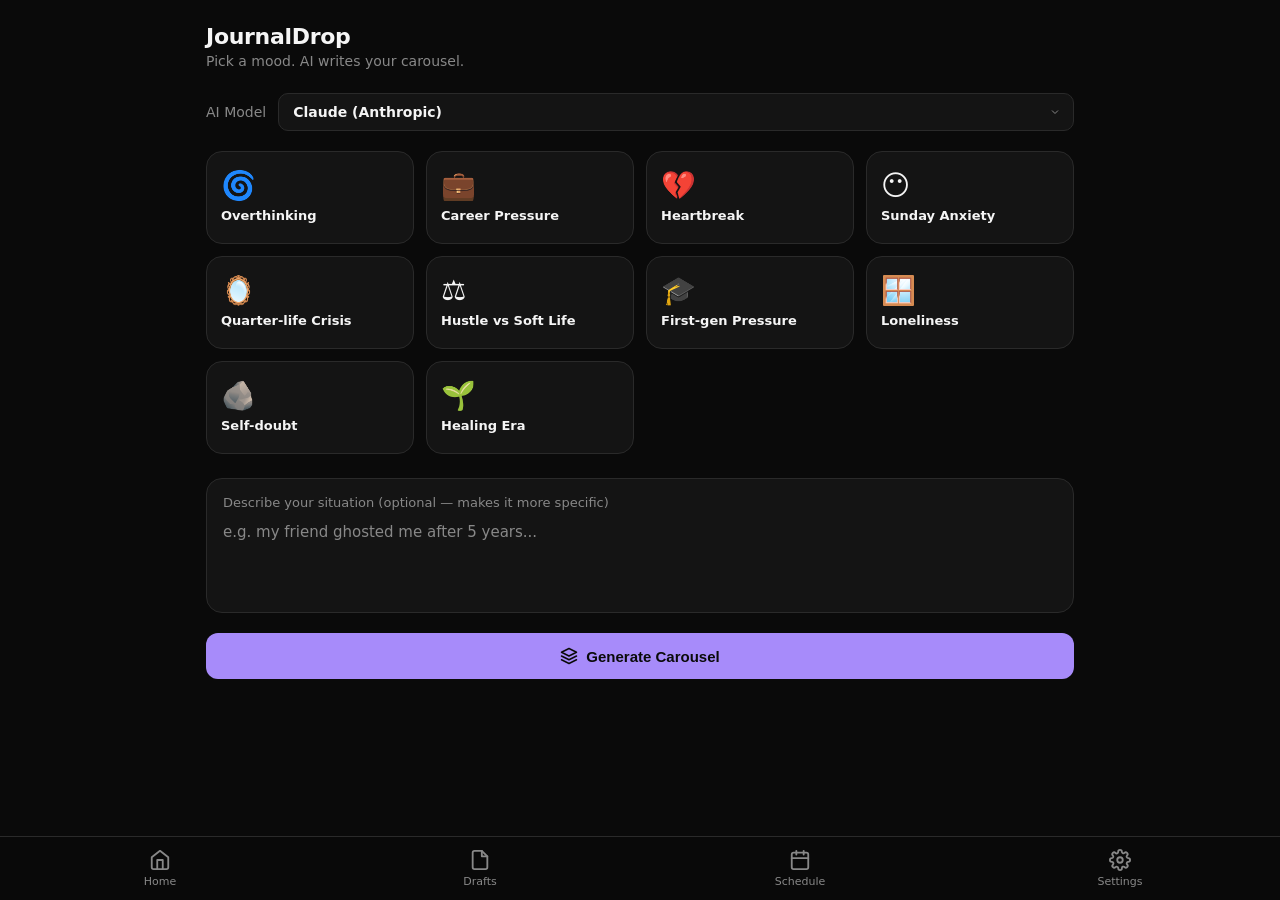
==== static/index.html @ 0b700066 "the full app first commit" ====
<!DOCTYPE html>
<html lang="en">
<head>
  <meta charset="UTF-8" />
  <meta name="viewport" content="width=device-width, initial-scale=1.0" />
  <title>JournalDrop</title>
  <link rel="stylesheet" href="/static/css/app.css" />
</head>
<body>

<div class="page">
  <div class="page-header">
    <div class="page-title">JournalDrop</div>
    <div class="page-subtitle">Pick a mood. AI writes your carousel.</div>
  </div>

  <!-- AI Mode Selector -->
  <div class="ai-mode-row">
    <label class="ai-mode-label">AI Model</label>
    <select id="ai-mode-select" class="ai-mode-select">
      <option value="online">Claude (Anthropic)</option>
      <option value="openai">OpenAI (GPT)</option>
      <option value="mistral">Mistral AI</option>
      <option value="local">Ollama (Local)</option>
      <option value="lmstudio">LM Studio (Local)</option>
    </select>
  </div>

  <!-- Mood Grid -->
  <div id="mood-grid" class="mood-grid"></div>

  <!-- Context Box -->
  <div class="context-box">
    <label>Describe your situation (optional — makes it more specific)</label>
    <textarea id="user-context" rows="3" placeholder="e.g. my friend ghosted me after 5 years..."></textarea>
  </div>

  <button id="generate-btn" class="btn btn-primary">
    <svg xmlns="http://www.w3.org/2000/svg" width="18" height="18" viewBox="0 0 24 24" fill="none" stroke="currentColor" stroke-width="2" stroke-linecap="round" stroke-linejoin="round"><path d="M12 2L2 7l10 5 10-5-10-5z"/><path d="M2 17l10 5 10-5"/><path d="M2 12l10 5 10-5"/></svg>
    Generate Carousel
  </button>
</div>

<!-- Bottom Nav -->
<nav class="bottom-nav">
  <a href="/" class="nav-item active">
    <svg xmlns="http://www.w3.org/2000/svg" width="22" height="22" viewBox="0 0 24 24" fill="none" stroke="currentColor" stroke-width="2" stroke-linecap="round" stroke-linejoin="round"><path d="M3 9l9-7 9 7v11a2 2 0 0 1-2 2H5a2 2 0 0 1-2-2z"/><polyline points="9 22 9 12 15 12 15 22"/></svg>
    Home
  </a>
  <a href="/drafts" class="nav-item">
    <svg xmlns="http://www.w3.org/2000/svg" width="22" height="22" viewBox="0 0 24 24" fill="none" stroke="currentColor" stroke-width="2" stroke-linecap="round" stroke-linejoin="round"><path d="M14 2H6a2 2 0 0 0-2 2v16a2 2 0 0 0 2 2h12a2 2 0 0 0 2-2V8z"/><polyline points="14 2 14 8 20 8"/></svg>
    Drafts
  </a>
  <a href="/schedule" class="nav-item">
    <svg xmlns="http://www.w3.org/2000/svg" width="22" height="22" viewBox="0 0 24 24" fill="none" stroke="currentColor" stroke-width="2" stroke-linecap="round" stroke-linejoin="round"><rect x="3" y="4" width="18" height="18" rx="2" ry="2"/><line x1="16" y1="2" x2="16" y2="6"/><line x1="8" y1="2" x2="8" y2="6"/><line x1="3" y1="10" x2="21" y2="10"/></svg>
    Schedule
  </a>
  <a href="/settings" class="nav-item">
    <svg xmlns="http://www.w3.org/2000/svg" width="22" height="22" viewBox="0 0 24 24" fill="none" stroke="currentColor" stroke-width="2" stroke-linecap="round" stroke-linejoin="round"><circle cx="12" cy="12" r="3"/><path d="M19.4 15a1.65 1.65 0 0 0 .33 1.82l.06.06a2 2 0 0 1-2.83 2.83l-.06-.06a1.65 1.65 0 0 0-1.82-.33 1.65 1.65 0 0 0-1 1.51V21a2 2 0 0 1-4 0v-.09A1.65 1.65 0 0 0 9 19.4a1.65 1.65 0 0 0-1.82.33l-.06.06a2 2 0 0 1-2.83-2.83l.06-.06A1.65 1.65 0 0 0 4.68 15a1.65 1.65 0 0 0-1.51-1H3a2 2 0 0 1 0-4h.09A1.65 1.65 0 0 0 4.6 9a1.65 1.65 0 0 0-.33-1.82l-.06-.06a2 2 0 0 1 2.83-2.83l.06.06A1.65 1.65 0 0 0 9 4.68a1.65 1.65 0 0 0 1-1.51V3a2 2 0 0 1 4 0v.09a1.65 1.65 0 0 0 1 1.51 1.65 1.65 0 0 0 1.82-.33l.06-.06a2 2 0 0 1 2.83 2.83l-.06.06A1.65 1.65 0 0 0 19.4 9a1.65 1.65 0 0 0 1.51 1H21a2 2 0 0 1 0 4h-.09a1.65 1.65 0 0 0-1.51 1z"/></svg>
    Settings
  </a>
</nav>

<script src="/static/js/app.js"></script>
<script src="/static/js/home.js"></script>
</body>
</html>
---- static/css/app.css ----
*, *::before, *::after { box-sizing: border-box; margin: 0; padding: 0; }

:root {
  --bg: #0a0a0a;
  --card-bg: #141414;
  --border: #2a2a2a;
  --accent: #a78bfa;
  --accent-dim: rgba(167, 139, 250, 0.15);
  --text: #f5f5f5;
  --text-secondary: #888;
  --error: #f87171;
  --success: #4ade80;
  --radius: 16px;
  --nav-height: 64px;
}

html { font-size: 16px; }

body {
  background: var(--bg);
  color: var(--text);
  font-family: -apple-system, BlinkMacSystemFont, "Segoe UI", system-ui, sans-serif;
  min-height: 100vh;
  padding-bottom: var(--nav-height);
  -webkit-font-smoothing: antialiased;
}

a { color: inherit; text-decoration: none; }

/* ── Bottom Nav ── */
.bottom-nav {
  position: fixed;
  bottom: 0; left: 0; right: 0;
  height: var(--nav-height);
  background: rgba(10,10,10,0.96);
  backdrop-filter: blur(12px);
  border-top: 1px solid var(--border);
  display: flex;
  z-index: 100;
}

.nav-item {
  flex: 1;
  display: flex;
  flex-direction: column;
  align-items: center;
  justify-content: center;
  gap: 4px;
  color: var(--text-secondary);
  font-size: 11px;
  cursor: pointer;
  transition: color 0.2s;
  text-decoration: none;
}

.nav-item.active, .nav-item:hover { color: var(--accent); }
.nav-item svg { width: 22px; height: 22px; }

/* ── Page Layout ── */
.page {
  max-width: 480px;
  margin: 0 auto;
  padding: 24px 16px 16px;
}

.page-header {
  margin-bottom: 24px;
}

.page-title {
  font-size: 22px;
  font-weight: 700;
  letter-spacing: -0.3px;
}

.page-subtitle {
  font-size: 14px;
  color: var(--text-secondary);
  margin-top: 4px;
}

/* ── Mood Grid ── */
.mood-grid {
  display: grid;
  grid-template-columns: 1fr 1fr;
  gap: 12px;
  margin-bottom: 24px;
}

@media (min-width: 640px) {
  .mood-grid { grid-template-columns: repeat(4, 1fr); }
  .page { max-width: 900px; }
}

.mood-card {
  background: var(--card-bg);
  border: 1px solid var(--border);
  border-radius: var(--radius);
  padding: 20px 14px;
  cursor: pointer;
  transition: all 0.15s ease;
  display: flex;
  flex-direction: column;
  gap: 8px;
  user-select: none;
  -webkit-tap-highlight-color: transparent;
}

.mood-card:hover, .mood-card:active {
  border-color: var(--accent);
  background: var(--accent-dim);
  transform: translateY(-1px);
}

.mood-card.selected {
  border-color: var(--accent);
  background: var(--accent-dim);
}

.mood-emoji { font-size: 28px; line-height: 1; }
.mood-label { font-size: 13px; font-weight: 600; color: var(--text); }

/* ── Context Box ── */
.context-box {
  background: var(--card-bg);
  border: 1px solid var(--border);
  border-radius: var(--radius);
  padding: 16px;
  margin-bottom: 20px;
}

.context-box label {
  display: block;
  font-size: 13px;
  color: var(--text-secondary);
  margin-bottom: 10px;
}

.context-box textarea {
  width: 100%;
  background: transparent;
  border: none;
  color: var(--text);
  font-family: inherit;
  font-size: 15px;
  resize: none;
  outline: none;
  line-height: 1.6;
}

.context-box textarea::placeholder { color: var(--text-secondary); }

/* ── Buttons ── */
.btn {
  display: inline-flex;
  align-items: center;
  justify-content: center;
  gap: 8px;
  padding: 14px 24px;
  border-radius: 12px;
  font-size: 15px;
  font-weight: 600;
  cursor: pointer;
  border: none;
  transition: all 0.15s ease;
  -webkit-tap-highlight-color: transparent;
}

.btn-primary {
  background: var(--accent);
  color: #0a0a0a;
  width: 100%;
}

.btn-primary:hover { background: #c4b5fd; }
.btn-primary:active { transform: scale(0.98); }

.btn-secondary {
  background: var(--card-bg);
  color: var(--text);
  border: 1px solid var(--border);
}

.btn-secondary:hover { border-color: var(--accent); color: var(--accent); }

.btn-danger {
  background: transparent;
  color: var(--error);
  border: 1px solid var(--error);
}

.btn:disabled {
  opacity: 0.5;
  cursor: not-allowed;
}

/* ── AI Mode Selector ── */
.ai-mode-row {
  display: flex;
  align-items: center;
  justify-content: space-between;
  margin-bottom: 20px;
  gap: 12px;
}

.ai-mode-label {
  font-size: 14px;
  color: var(--text-secondary);
  white-space: nowrap;
}

.ai-mode-select {
  flex: 1;
  background: var(--card-bg);
  border: 1px solid var(--border);
  border-radius: 10px;
  color: var(--text);
  font-family: inherit;
  font-size: 14px;
  font-weight: 600;
  padding: 10px 14px;
  outline: none;
  cursor: pointer;
  appearance: none;
  -webkit-appearance: none;
  background-image: url("data:image/svg+xml,%3Csvg xmlns='http://www.w3.org/2000/svg' width='12' height='12' viewBox='0 0 24 24' fill='none' stroke='%23888' stroke-width='2'%3E%3Cpolyline points='6 9 12 15 18 9'/%3E%3C/svg%3E");
  background-repeat: no-repeat;
  background-position: right 12px center;
  padding-right: 36px;
  transition: border-color 0.15s;
}

.ai-mode-select:focus {
  border-color: var(--accent);
}

.ai-mode-select option {
  background: #1a1a1a;
  color: var(--text);
}

/* Keep legacy toggle styles for any pages that still use them */
.ai-toggle { display: flex; gap: 8px; margin-bottom: 20px; }
.ai-toggle-btn {
  flex: 1; padding: 10px; border-radius: 10px;
  border: 1px solid var(--border); background: var(--card-bg);
  color: var(--text-secondary); font-size: 13px; font-weight: 600;
  cursor: pointer; transition: all 0.15s; text-align: center;
}
.ai-toggle-btn.active { border-color: var(--accent); color: var(--accent); background: var(--accent-dim); }

/* ── Spinner ── */
.spinner-overlay {
  position: fixed;
  inset: 0;
  background: rgba(10,10,10,0.8);
  display: flex;
  flex-direction: column;
  align-items: center;
  justify-content: center;
  gap: 16px;
  z-index: 200;
  backdrop-filter: blur(4px);
}

.spinner-overlay.hidden { display: none; }

.spinner {
  width: 44px;
  height: 44px;
  border: 3px solid var(--border);
  border-top-color: var(--accent);
  border-radius: 50%;
  animation: spin 0.7s linear infinite;
}

.spinner-text {
  font-size: 14px;
  color: var(--text-secondary);
}

@keyframes spin { to { transform: rotate(360deg); } }

/* ── Toast ── */
.toast-container {
  position: fixed;
  top: 20px;
  left: 50%;
  transform: translateX(-50%);
  z-index: 300;
  display: flex;
  flex-direction: column;
  gap: 8px;
  pointer-events: none;
}

.toast {
  background: var(--card-bg);
  border: 1px solid var(--border);
  border-radius: 10px;
  padding: 12px 20px;
  font-size: 14px;
  max-width: 320px;
  text-align: center;
  animation: slideIn 0.25s ease;
  pointer-events: auto;
}

.toast.success { border-color: var(--success); color: var(--success); }
.toast.error { border-color: var(--error); color: var(--error); }

@keyframes slideIn {
  from { opacity: 0; transform: translateY(-10px); }
  to { opacity: 1; transform: translateY(0); }
}

/* ── Phone Frame (Desktop Preview) ── */
.phone-frame-wrapper {
  display: flex;
  justify-content: center;
  padding: 20px 0;
}

.phone-frame {
  width: 100%;
  max-width: 360px;
  background: #111;
  border-radius: 44px;
  border: 3px solid #333;
  overflow: hidden;
  box-shadow: 0 32px 64px rgba(0,0,0,0.6);
  position: relative;
}

.phone-notch {
  width: 120px;
  height: 28px;
  background: #111;
  border-radius: 0 0 20px 20px;
  margin: 0 auto;
  position: relative;
  z-index: 2;
}

.phone-screen {
  position: relative;
  width: 100%;
  aspect-ratio: 1/1;
  overflow: hidden;
  background: #0d0d0d;
}

/* ── Carousel Swipe ── */
.slides-track {
  display: flex;
  transition: transform 0.3s cubic-bezier(0.25, 0.46, 0.45, 0.94);
  width: 100%;
  height: 100%;
}

.slide-item {
  min-width: 100%;
  height: 100%;
  position: relative;
  cursor: pointer;
  display: flex;
  align-items: center;
  justify-content: center;
}

.slide-item img {
  width: 100%;
  height: 100%;
  object-fit: contain;
}

.slide-item .slide-placeholder {
  width: 100%;
  height: 100%;
  background: #1a1a1a;
  display: flex;
  align-items: center;
  justify-content: center;
  color: var(--text-secondary);
  font-size: 13px;
}

/* ── Dot Indicators ── */
.dots {
  display: flex;
  justify-content: center;
  gap: 6px;
  margin: 12px 0;
}

.dot {
  width: 6px; height: 6px;
  border-radius: 50%;
  background: var(--border);
  transition: all 0.2s;
}

.dot.active {
  background: var(--accent);
  width: 18px;
  border-radius: 3px;
}

/* ── Slide Editor ── */
.slide-editor-modal {
  position: fixed;
  inset: 0;
  background: rgba(10,10,10,0.9);
  z-index: 150;
  display: flex;
  align-items: flex-end;
  backdrop-filter: blur(4px);
}

.slide-editor-modal.hidden { display: none; }

.slide-editor-panel {
  background: var(--card-bg);
  border-radius: 24px 24px 0 0;
  border-top: 1px solid var(--border);
  padding: 24px 20px;
  width: 100%;
  max-height: 60vh;
  overflow-y: auto;
}

.slide-editor-panel h3 {
  font-size: 16px;
  margin-bottom: 12px;
  color: var(--text-secondary);
}

.slide-editor-panel textarea {
  width: 100%;
  background: var(--bg);
  border: 1px solid var(--border);
  border-radius: 10px;
  color: var(--text);
  font-family: inherit;
  font-size: 15px;
  padding: 12px;
  resize: vertical;
  min-height: 120px;
  outline: none;
  line-height: 1.6;
  margin-bottom: 12px;
}

.slide-editor-panel textarea:focus { border-color: var(--accent); }

/* ── Design Panel ── */
.design-panel-trigger {
  position: fixed;
  bottom: calc(var(--nav-height) + 16px);
  left: 50%;
  transform: translateX(-50%);
  z-index: 50;
}

.design-panel-modal {
  position: fixed;
  inset: 0;
  background: rgba(10,10,10,0.7);
  z-index: 120;
  display: flex;
  align-items: flex-end;
  backdrop-filter: blur(4px);
}

.design-panel-modal.hidden { display: none; }

.design-panel {
  background: var(--card-bg);
  border-radius: 24px 24px 0 0;
  border-top: 1px solid var(--border);
  padding: 24px 20px 32px;
  width: 100%;
  max-height: 70vh;
  overflow-y: auto;
}

.design-panel h2 {
  font-size: 18px;
  font-weight: 700;
  margin-bottom: 20px;
}

.design-section { margin-bottom: 20px; }

.design-section label {
  display: block;
  font-size: 12px;
  color: var(--text-secondary);
  text-transform: uppercase;
  letter-spacing: 0.5px;
  margin-bottom: 10px;
}

.option-row {
  display: flex;
  gap: 8px;
  flex-wrap: wrap;
}

.option-chip {
  padding: 8px 14px;
  border-radius: 8px;
  border: 1px solid var(--border);
  background: var(--bg);
  color: var(--text-secondary);
  font-size: 13px;
  cursor: pointer;
  transition: all 0.15s;
}

.option-chip.selected, .option-chip:hover {
  border-color: var(--accent);
  color: var(--accent);
  background: var(--accent-dim);
}

/* ── Drafts Grid ── */
.drafts-grid {
  display: grid;
  grid-template-columns: 1fr 1fr;
  gap: 12px;
}

.draft-card {
  background: var(--card-bg);
  border: 1px solid var(--border);
  border-radius: var(--radius);
  padding: 16px;
  cursor: pointer;
  transition: all 0.15s;
  position: relative;
}

.draft-card:hover { border-color: var(--accent); }

.draft-mood-badge {
  font-size: 11px;
  color: var(--accent);
  background: var(--accent-dim);
  padding: 3px 8px;
  border-radius: 6px;
  display: inline-block;
  margin-bottom: 8px;
}

.draft-hook {
  font-size: 13px;
  line-height: 1.5;
  color: var(--text);
  display: -webkit-box;
  -webkit-line-clamp: 3;
  -webkit-box-orient: vertical;
  overflow: hidden;
}

.draft-date {
  font-size: 11px;
  color: var(--text-secondary);
  margin-top: 8px;
}

.draft-delete {
  position: absolute;
  top: 10px;
  right: 10px;
  width: 28px;
  height: 28px;
  border-radius: 50%;
  background: transparent;
  border: 1px solid transparent;
  color: var(--text-secondary);
  cursor: pointer;
  display: flex;
  align-items: center;
  justify-content: center;
  font-size: 16px;
  transition: all 0.15s;
}

.draft-delete:hover {
  border-color: var(--error);
  color: var(--error);
}

/* ── Settings ── */
.settings-section {
  background: var(--card-bg);
  border: 1px solid var(--border);
  border-radius: var(--radius);
  padding: 20px;
  margin-bottom: 16px;
}

.settings-section h3 {
  font-size: 13px;
  text-transform: uppercase;
  letter-spacing: 0.5px;
  color: var(--text-secondary);
  margin-bottom: 16px;
}

.setting-row {
  display: flex;
  align-items: center;
  justify-content: space-between;
  padding: 10px 0;
  border-bottom: 1px solid var(--border);
}

.setting-row:last-child { border-bottom: none; }

.setting-label { font-size: 15px; }
.setting-description { font-size: 12px; color: var(--text-secondary); margin-top: 2px; }

.setting-input {
  background: var(--bg);
  border: 1px solid var(--border);
  border-radius: 8px;
  color: var(--text);
  font-family: inherit;
  font-size: 14px;
  padding: 8px 12px;
  width: 160px;
  outline: none;
}

.setting-input:focus { border-color: var(--accent); }

/* ── Schedule Page ── */
.schedule-card {
  background: var(--card-bg);
  border: 1px solid var(--border);
  border-radius: var(--radius);
  padding: 20px;
  margin-bottom: 12px;
}

.schedule-time {
  font-size: 32px;
  font-weight: 700;
  color: var(--accent);
  margin-bottom: 4px;
}

.schedule-label {
  font-size: 13px;
  color: var(--text-secondary);
}

/* ── Caption Box ── */
.caption-box {
  background: var(--card-bg);
  border: 1px solid var(--border);
  border-radius: var(--radius);
  padding: 16px;
  margin-bottom: 16px;
}

.caption-box h3 {
  font-size: 13px;
  color: var(--text-secondary);
  text-transform: uppercase;
  letter-spacing: 0.5px;
  margin-bottom: 12px;
}

.caption-text {
  font-size: 14px;
  line-height: 1.7;
  color: var(--text);
  white-space: pre-wrap;
}

.hashtags-row {
  display: flex;
  flex-wrap: wrap;
  gap: 6px;
  margin-top: 12px;
}

.hashtag-chip {
  font-size: 12px;
  color: var(--accent);
  background: var(--accent-dim);
  padding: 4px 10px;
  border-radius: 6px;
}

/* ── Export Actions ── */
.export-actions {
  display: flex;
  gap: 10px;
  padding: 16px;
  background: var(--card-bg);
  border-top: 1px solid var(--border);
  position: sticky;
  bottom: var(--nav-height);
}

/* ── Empty State ── */
.empty-state {
  text-align: center;
  padding: 60px 20px;
  color: var(--text-secondary);
}

.empty-state-icon { font-size: 48px; margin-bottom: 16px; }
.empty-state-title { font-size: 18px; font-weight: 600; color: var(--text); margin-bottom: 8px; }
.empty-state-text { font-size: 14px; line-height: 1.6; }

/* ── Status Badge ── */
.status-dot {
  width: 8px; height: 8px;
  border-radius: 50%;
  display: inline-block;
  margin-right: 6px;
}

.status-dot.online { background: var(--success); }
.status-dot.offline { background: var(--error); }
.status-dot.checking { background: #fbbf24; }
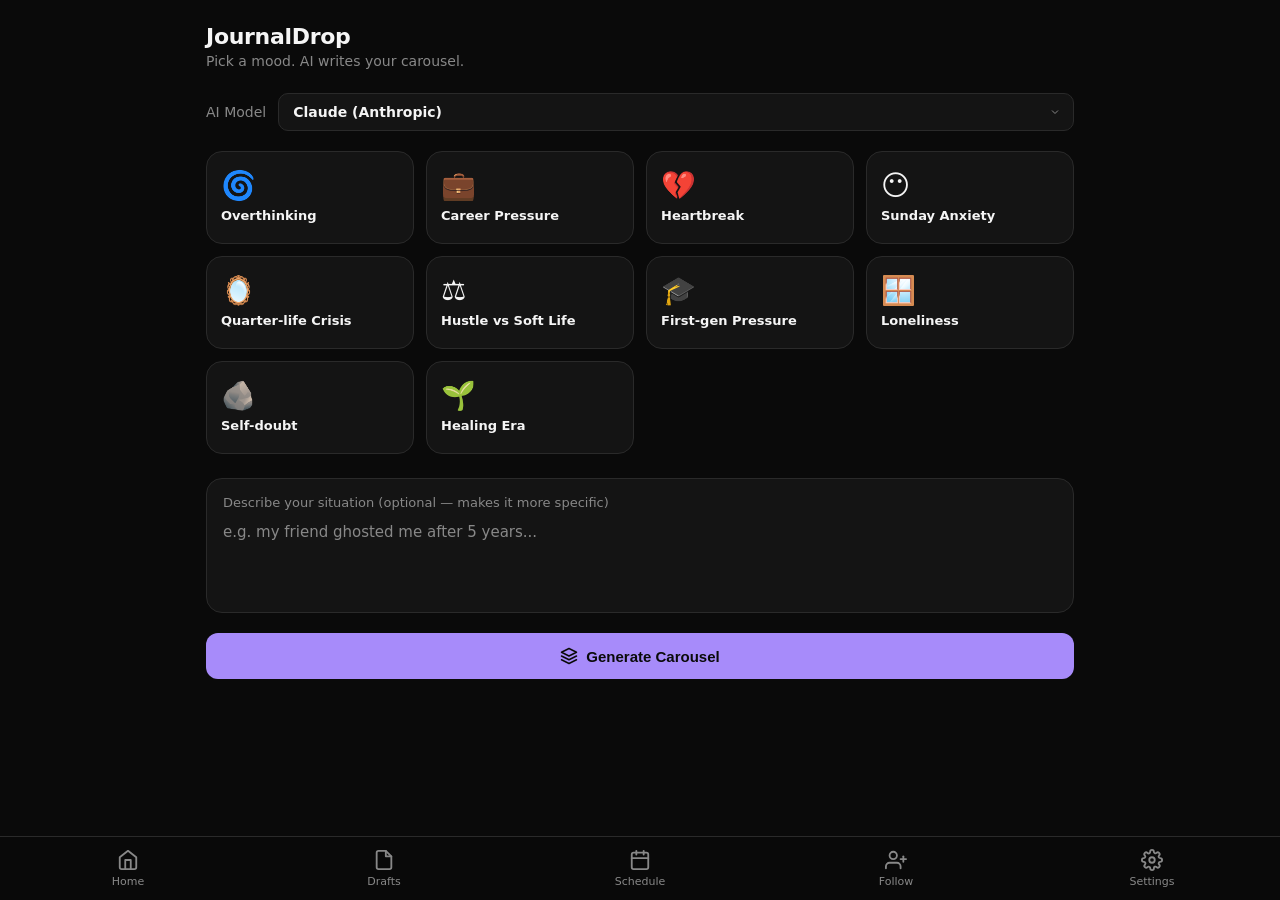
==== commit 432b1232: "Remove tracked __pycache__ files" ====
--- a/static/index.html
+++ b/static/index.html
@@ -55,6 +55,10 @@
     <svg xmlns="http://www.w3.org/2000/svg" width="22" height="22" viewBox="0 0 24 24" fill="none" stroke="currentColor" stroke-width="2" stroke-linecap="round" stroke-linejoin="round"><rect x="3" y="4" width="18" height="18" rx="2" ry="2"/><line x1="16" y1="2" x2="16" y2="6"/><line x1="8" y1="2" x2="8" y2="6"/><line x1="3" y1="10" x2="21" y2="10"/></svg>
     Schedule
   </a>
+  <a href="/follow" class="nav-item">
+    <svg xmlns="http://www.w3.org/2000/svg" width="22" height="22" viewBox="0 0 24 24" fill="none" stroke="currentColor" stroke-width="2" stroke-linecap="round" stroke-linejoin="round"><path d="M17 21v-2a4 4 0 0 0-4-4H5a4 4 0 0 0-4 4v2"/><circle cx="9" cy="7" r="4"/><line x1="23" y1="11" x2="17" y2="11"/><line x1="20" y1="8" x2="20" y2="14"/></svg>
+    Follow
+  </a>
   <a href="/settings" class="nav-item">
     <svg xmlns="http://www.w3.org/2000/svg" width="22" height="22" viewBox="0 0 24 24" fill="none" stroke="currentColor" stroke-width="2" stroke-linecap="round" stroke-linejoin="round"><circle cx="12" cy="12" r="3"/><path d="M19.4 15a1.65 1.65 0 0 0 .33 1.82l.06.06a2 2 0 0 1-2.83 2.83l-.06-.06a1.65 1.65 0 0 0-1.82-.33 1.65 1.65 0 0 0-1 1.51V21a2 2 0 0 1-4 0v-.09A1.65 1.65 0 0 0 9 19.4a1.65 1.65 0 0 0-1.82.33l-.06.06a2 2 0 0 1-2.83-2.83l.06-.06A1.65 1.65 0 0 0 4.68 15a1.65 1.65 0 0 0-1.51-1H3a2 2 0 0 1 0-4h.09A1.65 1.65 0 0 0 4.6 9a1.65 1.65 0 0 0-.33-1.82l-.06-.06a2 2 0 0 1 2.83-2.83l.06.06A1.65 1.65 0 0 0 9 4.68a1.65 1.65 0 0 0 1-1.51V3a2 2 0 0 1 4 0v.09a1.65 1.65 0 0 0 1 1.51 1.65 1.65 0 0 0 1.82-.33l.06-.06a2 2 0 0 1 2.83 2.83l-.06.06A1.65 1.65 0 0 0 19.4 9a1.65 1.65 0 0 0 1.51 1H21a2 2 0 0 1 0 4h-.09a1.65 1.65 0 0 0-1.51 1z"/></svg>
     Settings
